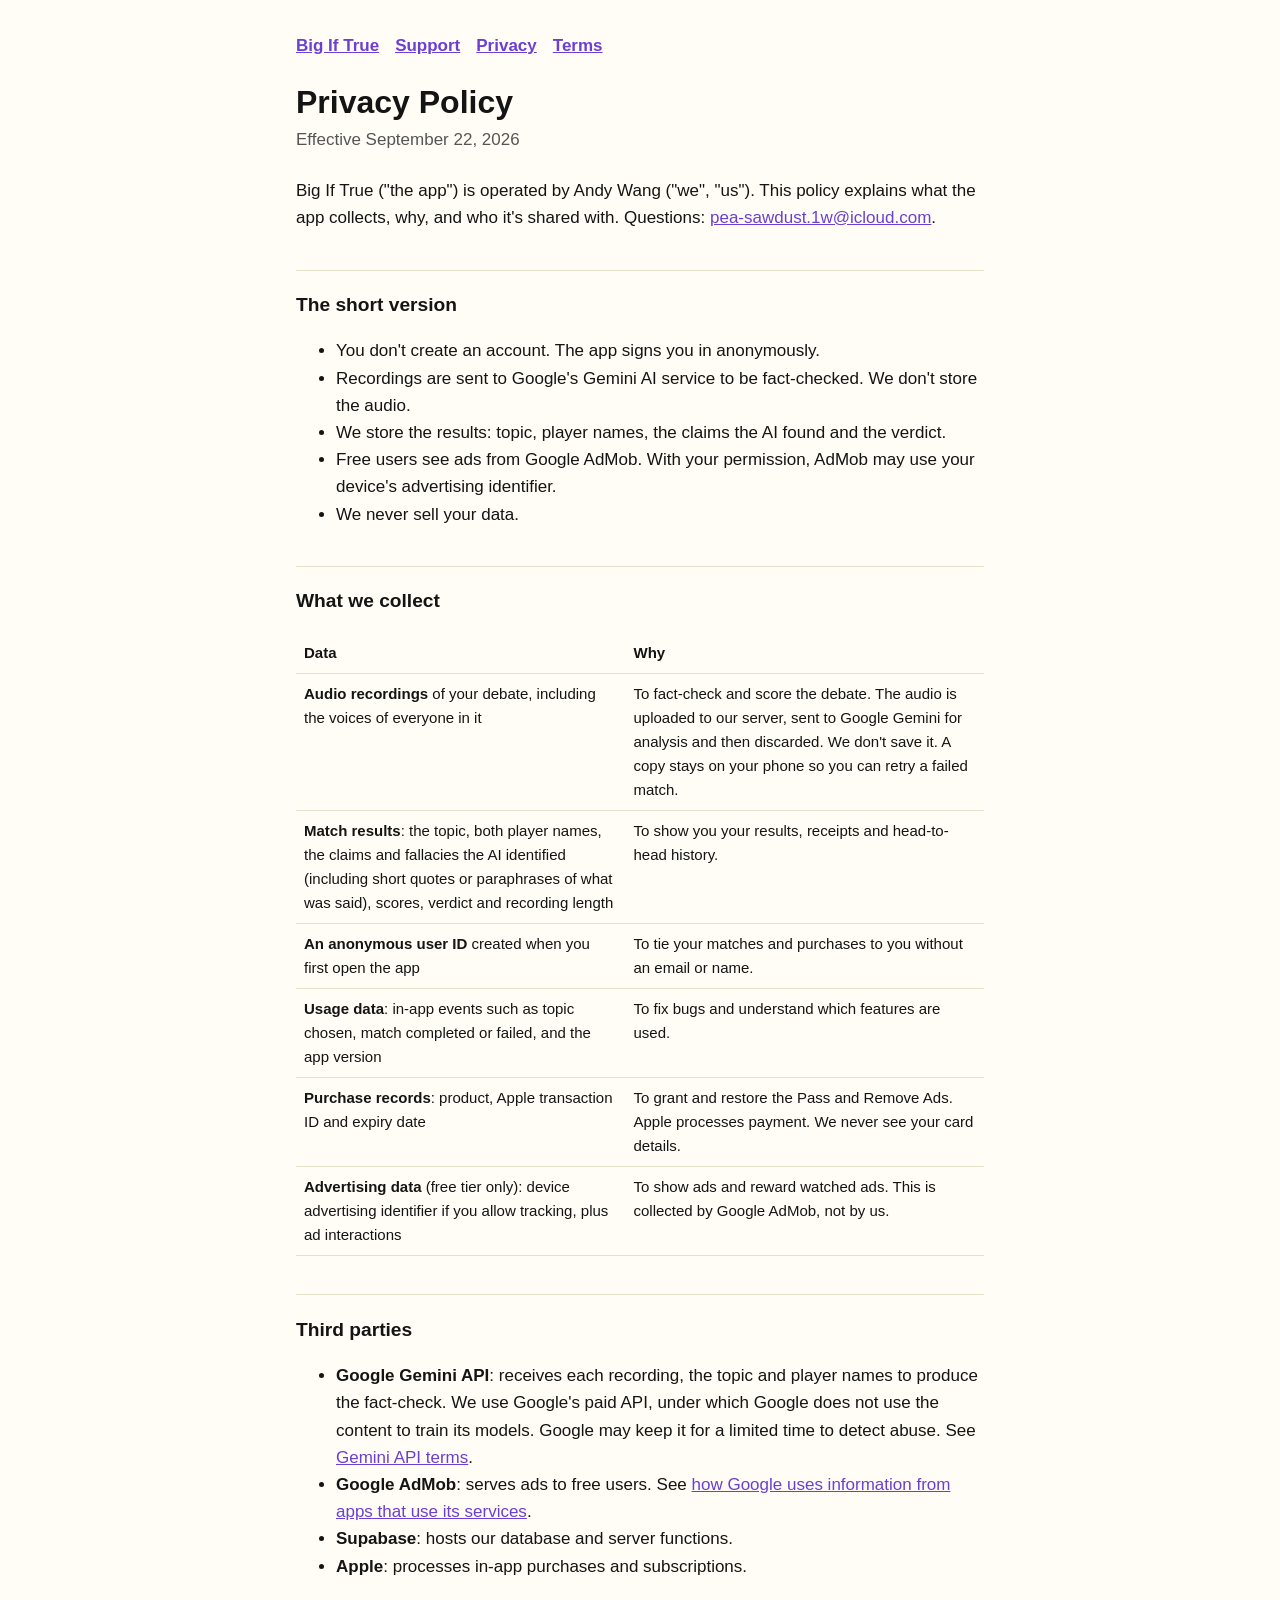
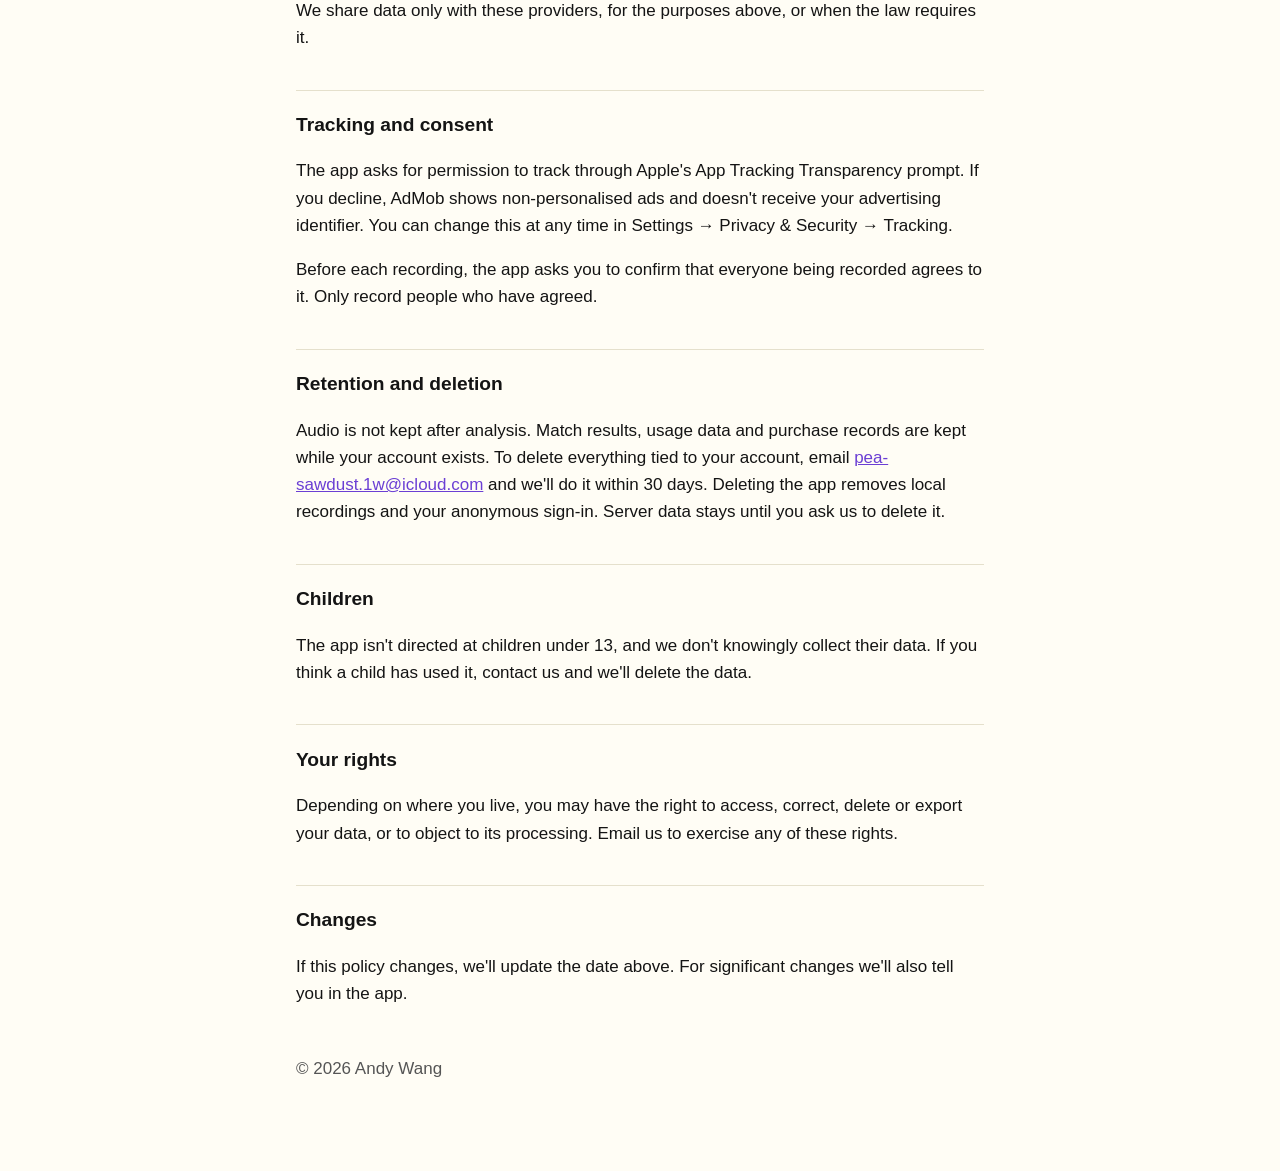
==== privacy.html @ 8e6a9826 "Add support, privacy and terms pages Co-Authored-By: Claude Opus 5 <noreply@anthropic.com>" ====
<!doctype html>
<html lang="en"><head><meta charset="utf-8"><meta name="viewport" content="width=device-width,initial-scale=1"><title>Privacy Policy · Big If True</title><link rel="stylesheet" href="style.css"></head><body><main><nav><a href="./">Big If True</a><a href="support.html">Support</a><a href="privacy.html">Privacy</a><a href="terms.html">Terms</a></nav>
<h1>Privacy Policy</h1>
<p class="meta">Effective September 22, 2026</p>
<p>Big If True ("the app") is operated by Andy Wang ("we", "us"). This policy explains what the app collects, why, and who it's shared with. Questions: <a href="mailto:pea-sawdust.1w@icloud.com">pea-sawdust.1w@icloud.com</a>.</p>

<h2>The short version</h2>
<ul>
<li>You don't create an account. The app signs you in anonymously.</li>
<li>Recordings are sent to Google's Gemini AI service to be fact-checked. We don't store the audio.</li>
<li>We store the results: topic, player names, the claims the AI found and the verdict.</li>
<li>Free users see ads from Google AdMob. With your permission, AdMob may use your device's advertising identifier.</li>
<li>We never sell your data.</li>
</ul>

<h2>What we collect</h2>
<div class="wrap"><table>
<tr><th>Data</th><th>Why</th></tr>
<tr><td><strong>Audio recordings</strong> of your debate, including the voices of everyone in it</td><td>To fact-check and score the debate. The audio is uploaded to our server, sent to Google Gemini for analysis and then discarded. We don't save it. A copy stays on your phone so you can retry a failed match.</td></tr>
<tr><td><strong>Match results</strong>: the topic, both player names, the claims and fallacies the AI identified (including short quotes or paraphrases of what was said), scores, verdict and recording length</td><td>To show you your results, receipts and head-to-head history.</td></tr>
<tr><td><strong>An anonymous user ID</strong> created when you first open the app</td><td>To tie your matches and purchases to you without an email or name.</td></tr>
<tr><td><strong>Usage data</strong>: in-app events such as topic chosen, match completed or failed, and the app version</td><td>To fix bugs and understand which features are used.</td></tr>
<tr><td><strong>Purchase records</strong>: product, Apple transaction ID and expiry date</td><td>To grant and restore the Pass and Remove Ads. Apple processes payment. We never see your card details.</td></tr>
<tr><td><strong>Advertising data</strong> (free tier only): device advertising identifier if you allow tracking, plus ad interactions</td><td>To show ads and reward watched ads. This is collected by Google AdMob, not by us.</td></tr>
</table></div>

<h2>Third parties</h2>
<ul>
<li><strong>Google Gemini API</strong>: receives each recording, the topic and player names to produce the fact-check. We use Google's paid API, under which Google does not use the content to train its models. Google may keep it for a limited time to detect abuse. See <a href="https://ai.google.dev/gemini-api/terms">Gemini API terms</a>.</li>
<li><strong>Google AdMob</strong>: serves ads to free users. See <a href="https://policies.google.com/technologies/partner-sites">how Google uses information from apps that use its services</a>.</li>
<li><strong>Supabase</strong>: hosts our database and server functions.</li>
<li><strong>Apple</strong>: processes in-app purchases and subscriptions.</li>
</ul>
<p>We share data only with these providers, for the purposes above, or when the law requires it.</p>

<h2>Tracking and consent</h2>
<p>The app asks for permission to track through Apple's App Tracking Transparency prompt. If you decline, AdMob shows non-personalised ads and doesn't receive your advertising identifier. You can change this at any time in Settings → Privacy &amp; Security → Tracking.</p>
<p>Before each recording, the app asks you to confirm that everyone being recorded agrees to it. Only record people who have agreed.</p>

<h2>Retention and deletion</h2>
<p>Audio is not kept after analysis. Match results, usage data and purchase records are kept while your account exists. To delete everything tied to your account, email <a href="mailto:pea-sawdust.1w@icloud.com">pea-sawdust.1w@icloud.com</a> and we'll do it within 30 days. Deleting the app removes local recordings and your anonymous sign-in. Server data stays until you ask us to delete it.</p>

<h2>Children</h2>
<p>The app isn't directed at children under 13, and we don't knowingly collect their data. If you think a child has used it, contact us and we'll delete the data.</p>

<h2>Your rights</h2>
<p>Depending on where you live, you may have the right to access, correct, delete or export your data, or to object to its processing. Email us to exercise any of these rights.</p>

<h2>Changes</h2>
<p>If this policy changes, we'll update the date above. For significant changes we'll also tell you in the app.</p>
<p class="meta" style="margin-top:48px">© 2026 Andy Wang</p></main></body></html>
---- style.css ----
:root{--bg:#fffdf5;--fg:#141414;--muted:#555;--accent:#6b3fd4;--rule:#e5e0cc}
@media (prefers-color-scheme:dark){:root{--bg:#141414;--fg:#f2f2f2;--muted:#aaa;--accent:#b79cff;--rule:#333}}
*{box-sizing:border-box}
body{margin:0;background:var(--bg);color:var(--fg);font:17px/1.6 -apple-system,BlinkMacSystemFont,"Segoe UI",sans-serif}
main{max-width:720px;margin:0 auto;padding:32px 16px 64px}
nav{display:flex;gap:16px;flex-wrap:wrap;margin-bottom:24px;font-weight:600}
a{color:var(--accent)}
h1{font-size:2rem;line-height:1.2;margin:0 0 4px}
h2{font-size:1.2rem;margin-top:2em;border-top:1px solid var(--rule);padding-top:1em}
.meta{color:var(--muted);margin:0 0 24px}
table{border-collapse:collapse;width:100%;font-size:15px}
th,td{text-align:left;vertical-align:top;padding:8px;border-bottom:1px solid var(--rule)}
.wrap{overflow-x:auto}
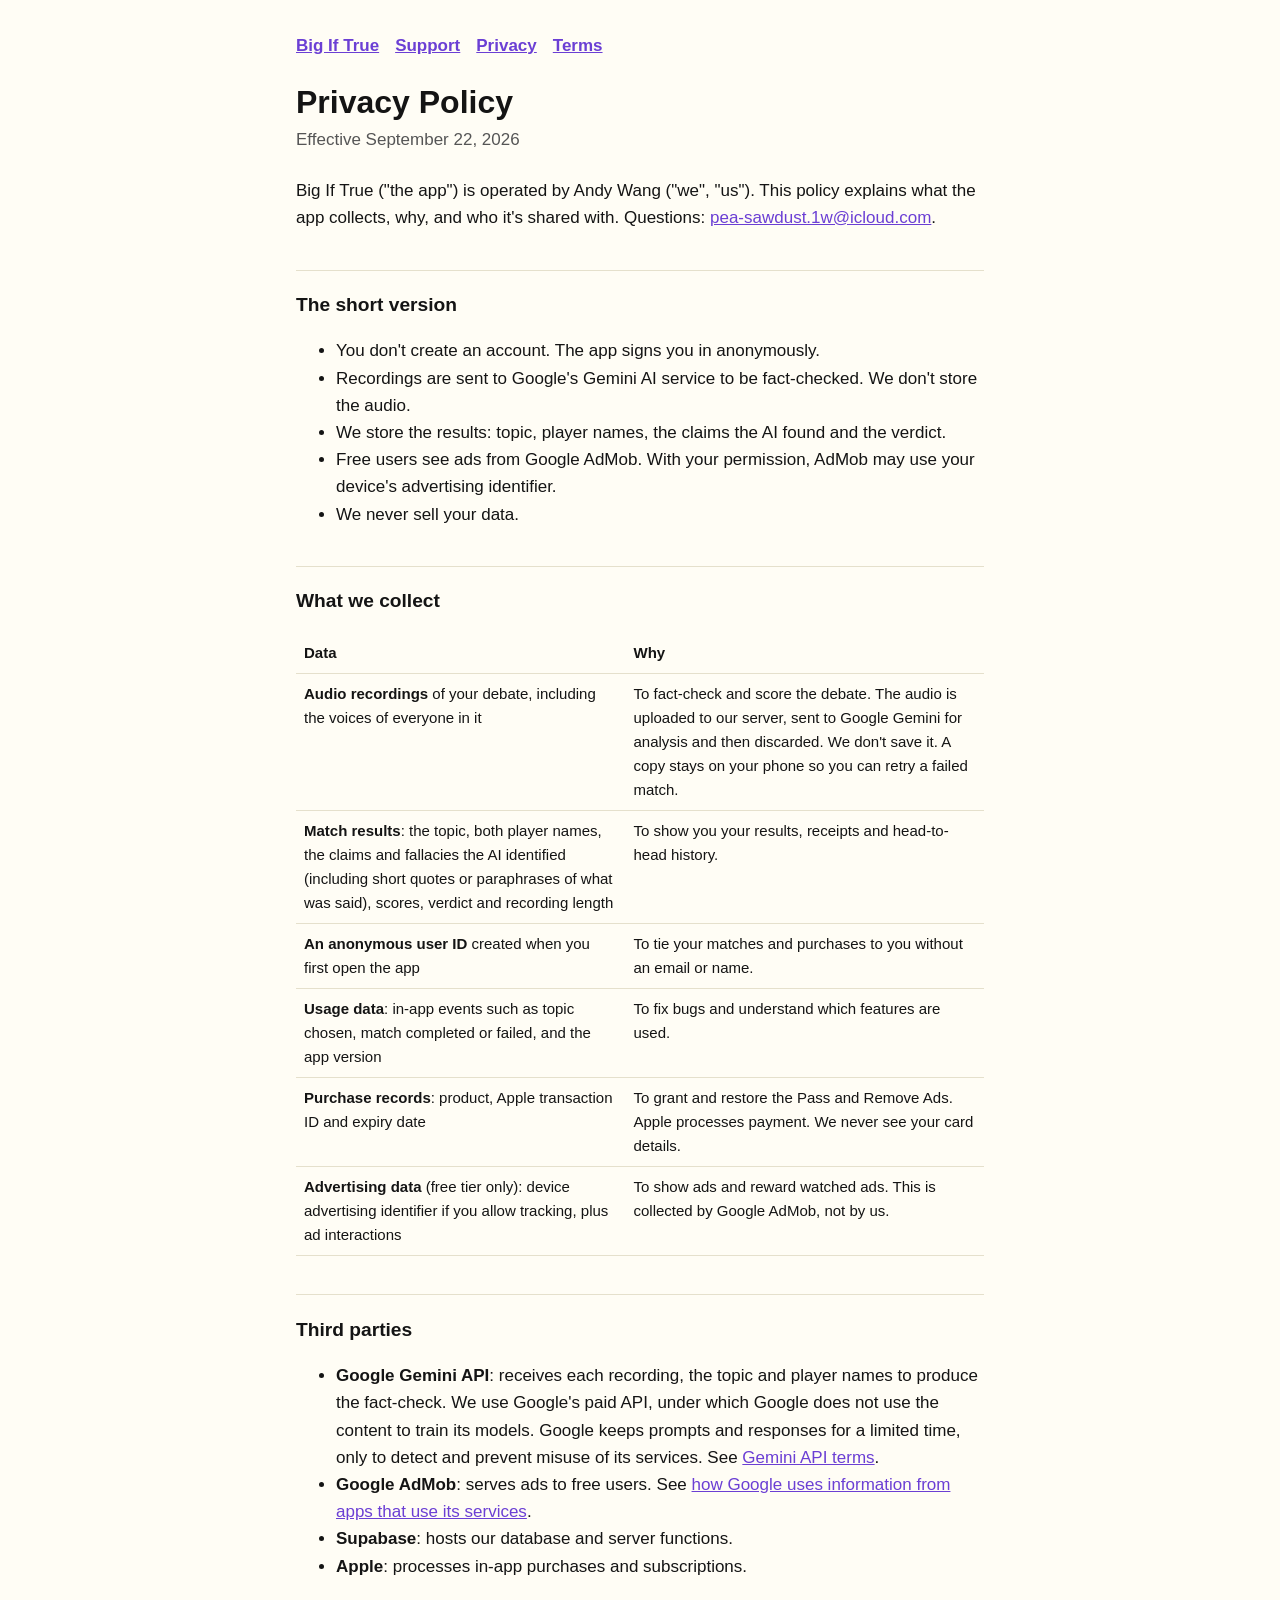
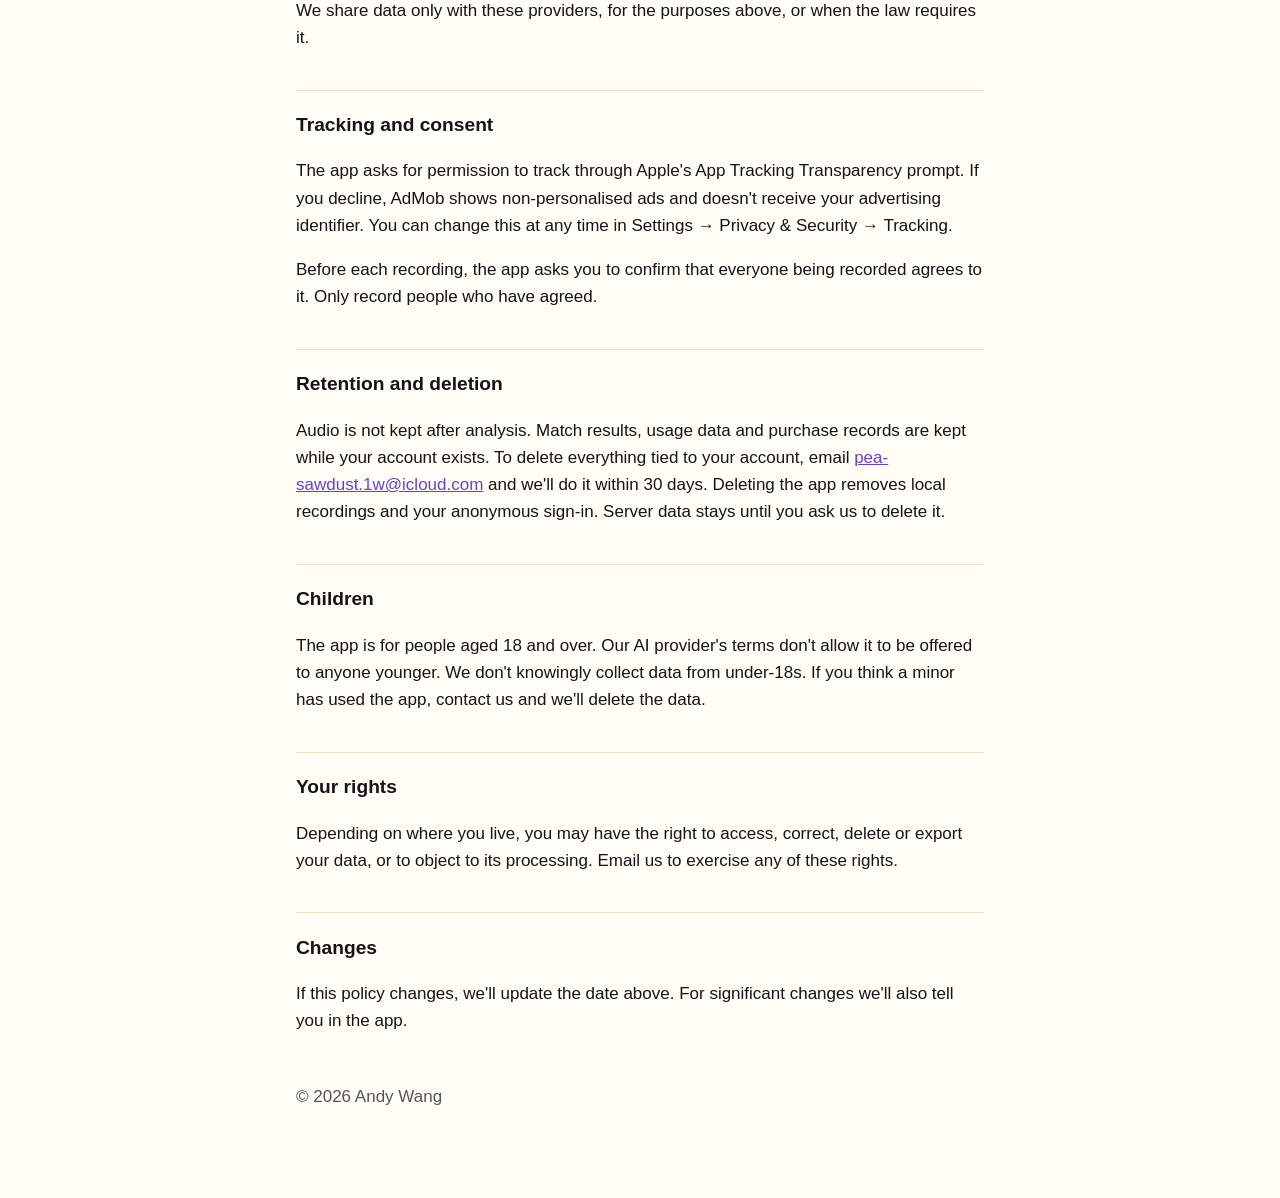
==== commit 77a5e8c1: "Match privacy policy to current Gemini API terms Co-Authored-By: Claude Opus 5 <noreply@anthropic.co" ====
--- a/privacy.html
+++ b/privacy.html
@@ -26,7 +26,7 @@
 
 <h2>Third parties</h2>
 <ul>
-<li><strong>Google Gemini API</strong>: receives each recording, the topic and player names to produce the fact-check. We use Google's paid API, under which Google does not use the content to train its models. Google may keep it for a limited time to detect abuse. See <a href="https://ai.google.dev/gemini-api/terms">Gemini API terms</a>.</li>
+<li><strong>Google Gemini API</strong>: receives each recording, the topic and player names to produce the fact-check. We use Google's paid API, under which Google does not use the content to train its models. Google keeps prompts and responses for a limited time, only to detect and prevent misuse of its services. See <a href="https://ai.google.dev/gemini-api/terms">Gemini API terms</a>.</li>
 <li><strong>Google AdMob</strong>: serves ads to free users. See <a href="https://policies.google.com/technologies/partner-sites">how Google uses information from apps that use its services</a>.</li>
 <li><strong>Supabase</strong>: hosts our database and server functions.</li>
 <li><strong>Apple</strong>: processes in-app purchases and subscriptions.</li>
@@ -41,7 +41,7 @@
 <p>Audio is not kept after analysis. Match results, usage data and purchase records are kept while your account exists. To delete everything tied to your account, email <a href="mailto:pea-sawdust.1w@icloud.com">pea-sawdust.1w@icloud.com</a> and we'll do it within 30 days. Deleting the app removes local recordings and your anonymous sign-in. Server data stays until you ask us to delete it.</p>
 
 <h2>Children</h2>
-<p>The app isn't directed at children under 13, and we don't knowingly collect their data. If you think a child has used it, contact us and we'll delete the data.</p>
+<p>The app is for people aged 18 and over. Our AI provider's terms don't allow it to be offered to anyone younger. We don't knowingly collect data from under-18s. If you think a minor has used the app, contact us and we'll delete the data.</p>
 
 <h2>Your rights</h2>
 <p>Depending on where you live, you may have the right to access, correct, delete or export your data, or to object to its processing. Email us to exercise any of these rights.</p>
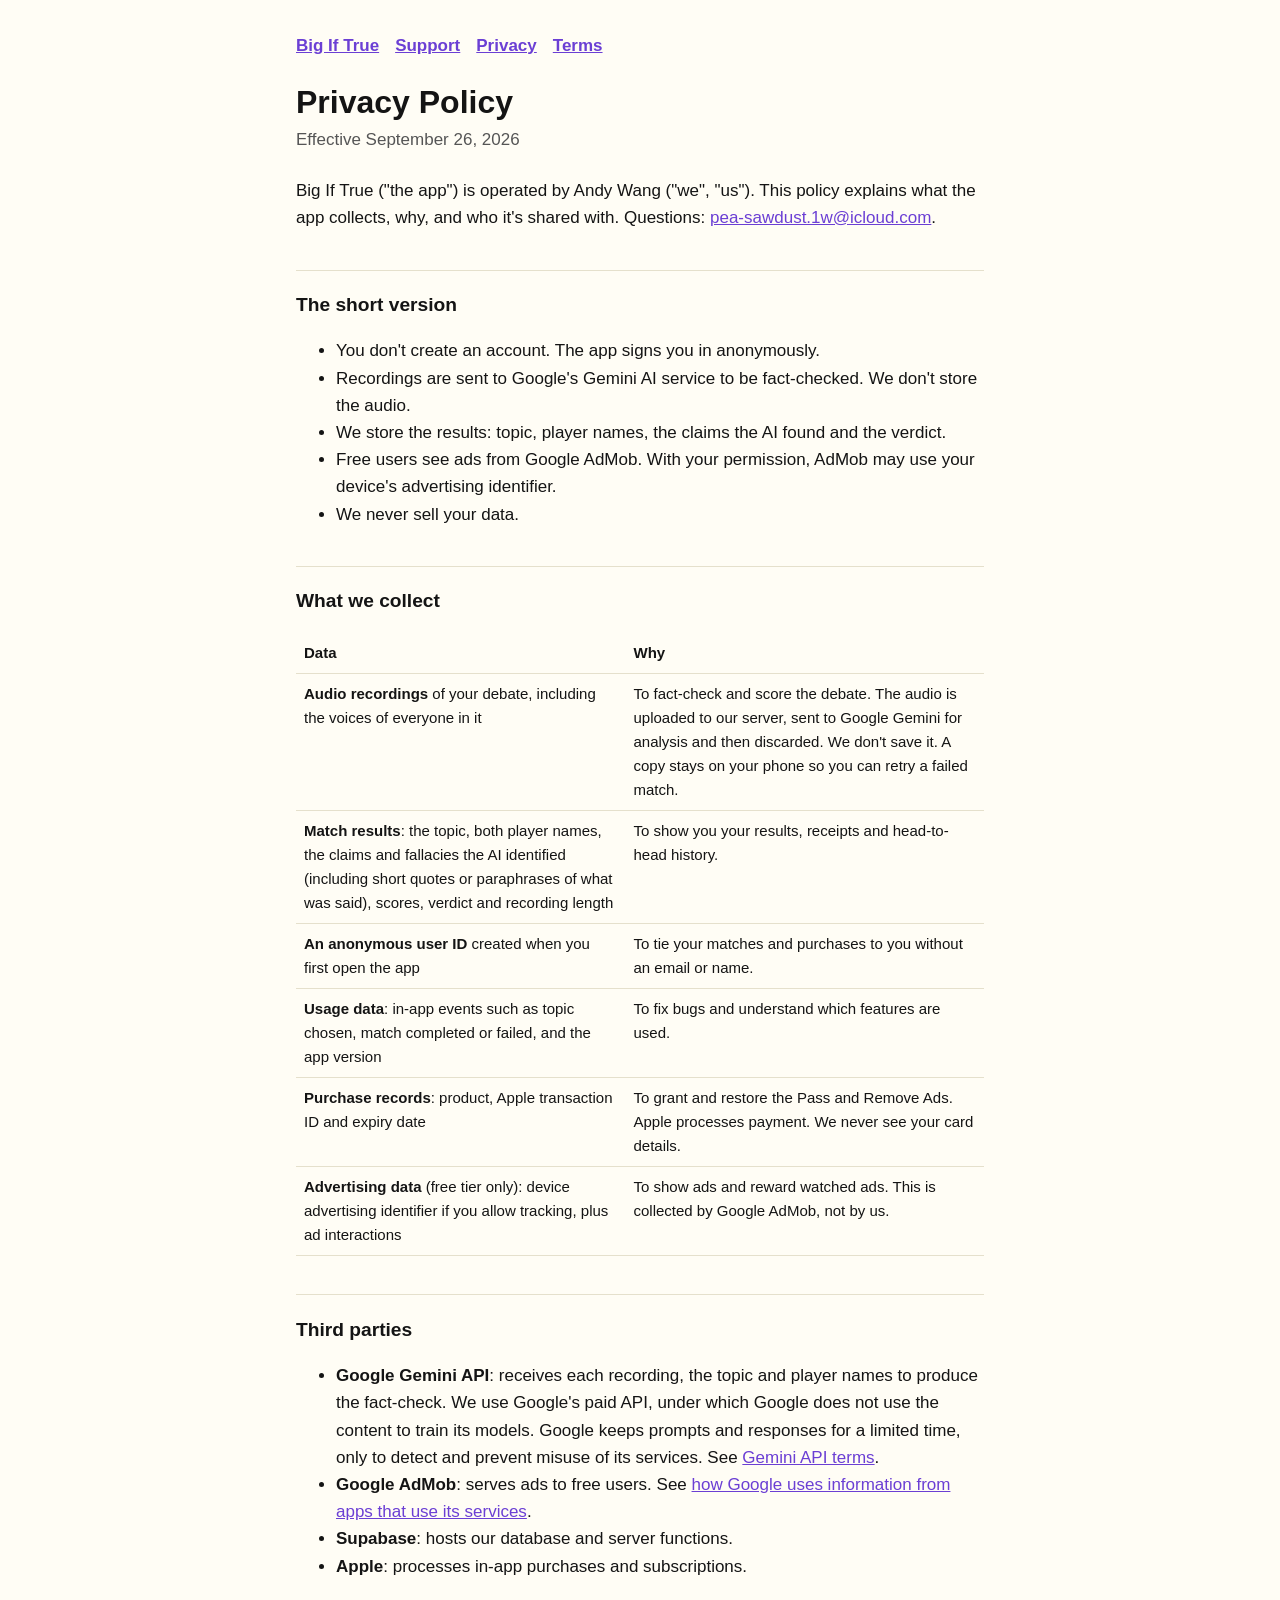
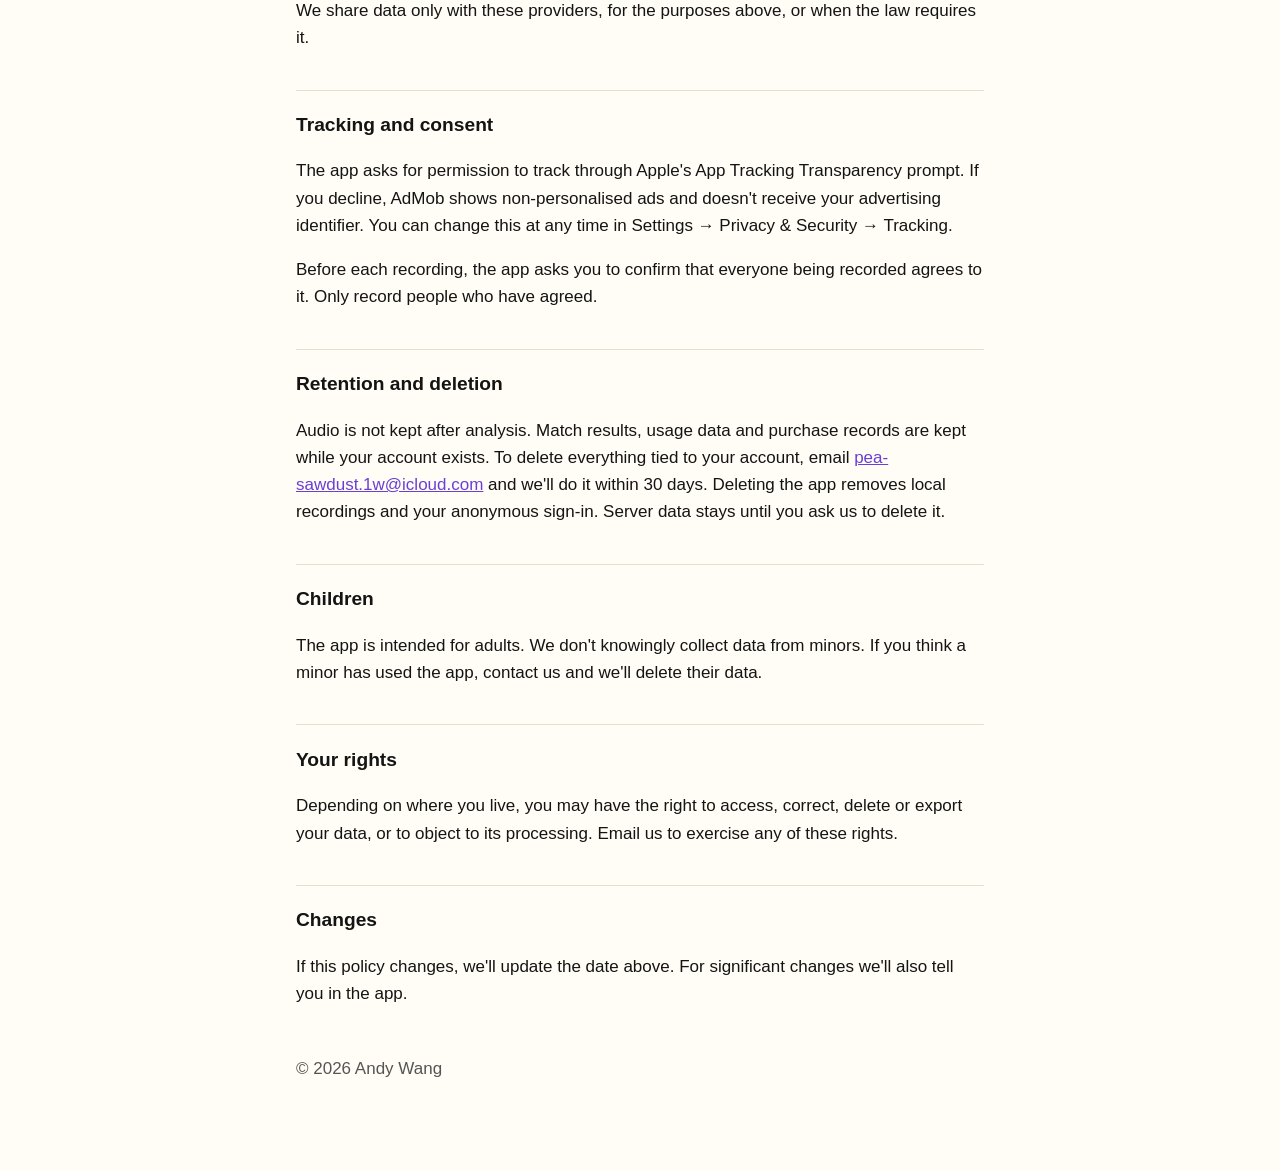
==== commit f2338132: "Privacy: state the audience as adults without naming an age" ====
--- a/privacy.html
+++ b/privacy.html
@@ -1,7 +1,7 @@
 <!doctype html>
 <html lang="en"><head><meta charset="utf-8"><meta name="viewport" content="width=device-width,initial-scale=1"><title>Privacy Policy · Big If True</title><link rel="stylesheet" href="style.css"></head><body><main><nav><a href="./">Big If True</a><a href="support.html">Support</a><a href="privacy.html">Privacy</a><a href="terms.html">Terms</a></nav>
 <h1>Privacy Policy</h1>
-<p class="meta">Effective September 22, 2026</p>
+<p class="meta">Effective September 26, 2026</p>
 <p>Big If True ("the app") is operated by Andy Wang ("we", "us"). This policy explains what the app collects, why, and who it's shared with. Questions: <a href="mailto:pea-sawdust.1w@icloud.com">pea-sawdust.1w@icloud.com</a>.</p>
 
 <h2>The short version</h2>
@@ -41,7 +41,7 @@
 <p>Audio is not kept after analysis. Match results, usage data and purchase records are kept while your account exists. To delete everything tied to your account, email <a href="mailto:pea-sawdust.1w@icloud.com">pea-sawdust.1w@icloud.com</a> and we'll do it within 30 days. Deleting the app removes local recordings and your anonymous sign-in. Server data stays until you ask us to delete it.</p>
 
 <h2>Children</h2>
-<p>The app is for people aged 18 and over. Our AI provider's terms don't allow it to be offered to anyone younger. We don't knowingly collect data from under-18s. If you think a minor has used the app, contact us and we'll delete the data.</p>
+<p>The app is intended for adults. We don't knowingly collect data from minors. If you think a minor has used the app, contact us and we'll delete their data.</p>
 
 <h2>Your rights</h2>
 <p>Depending on where you live, you may have the right to access, correct, delete or export your data, or to object to its processing. Email us to exercise any of these rights.</p>
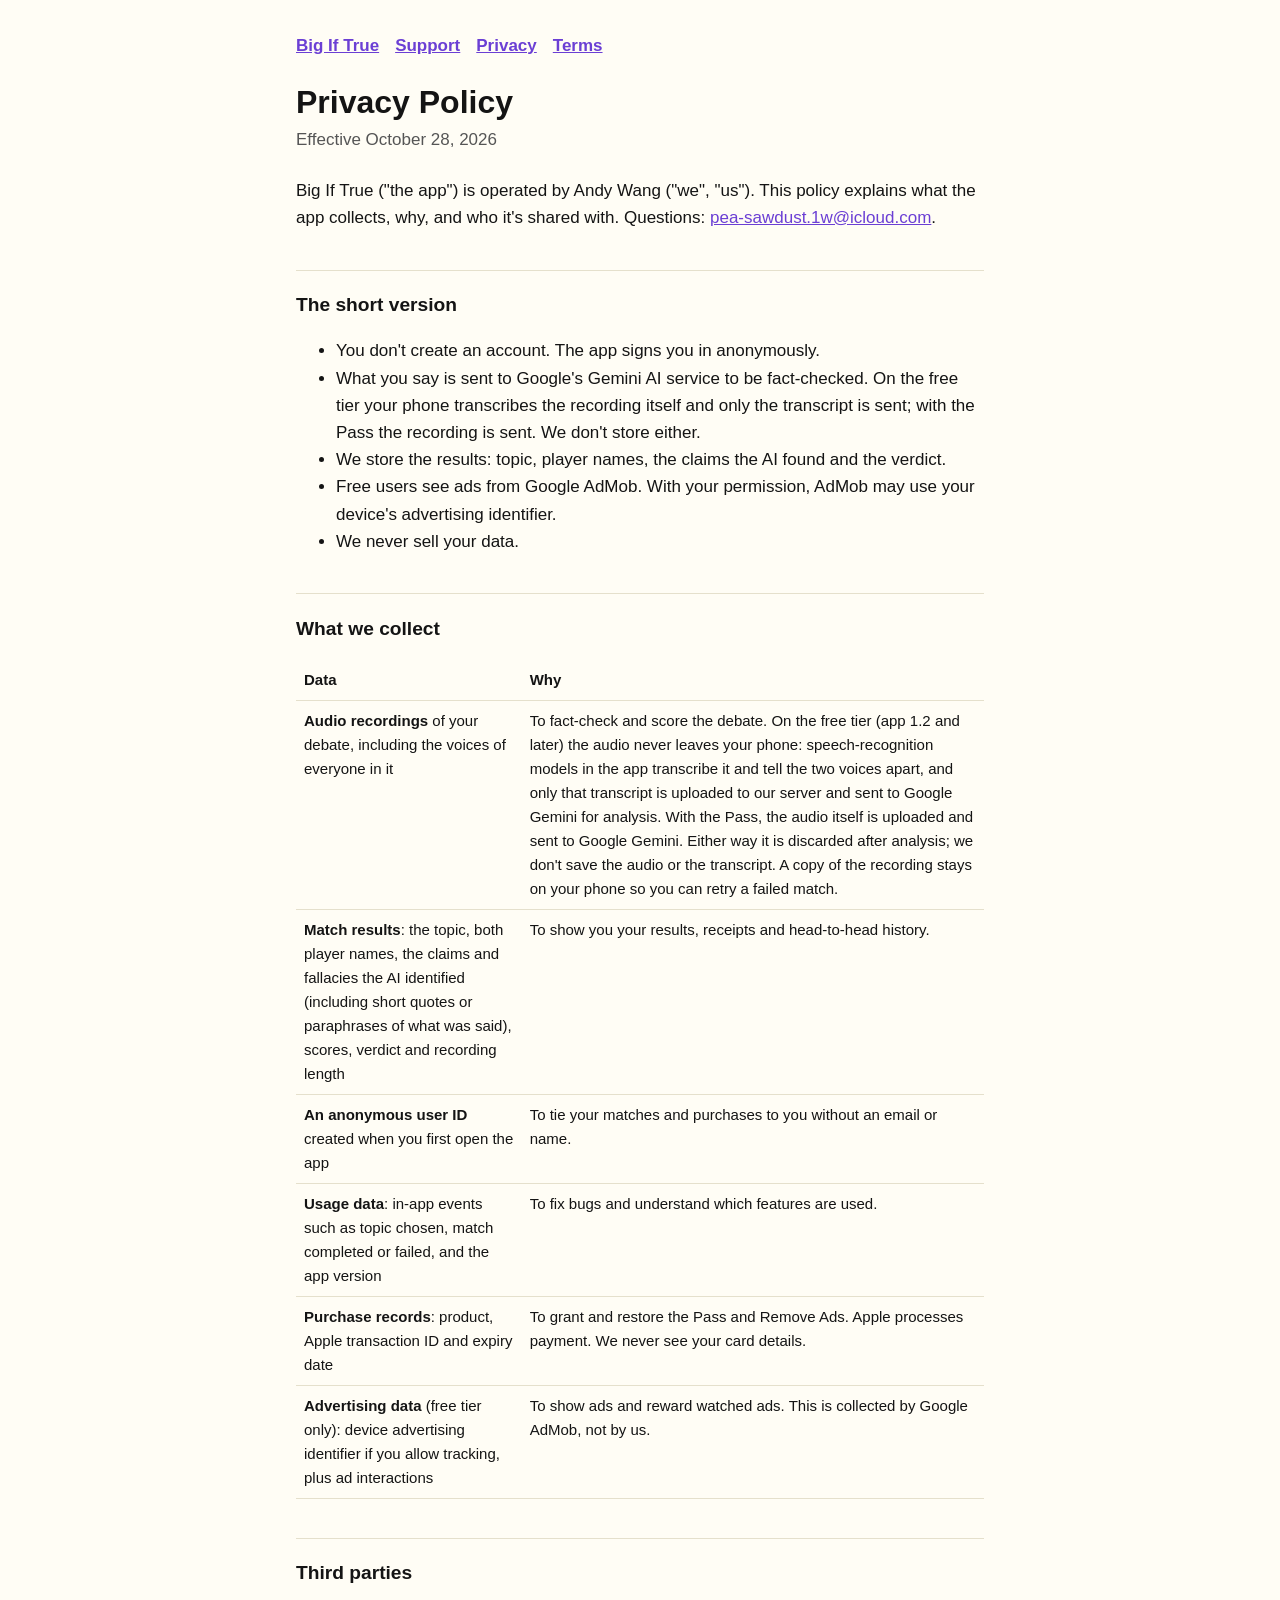
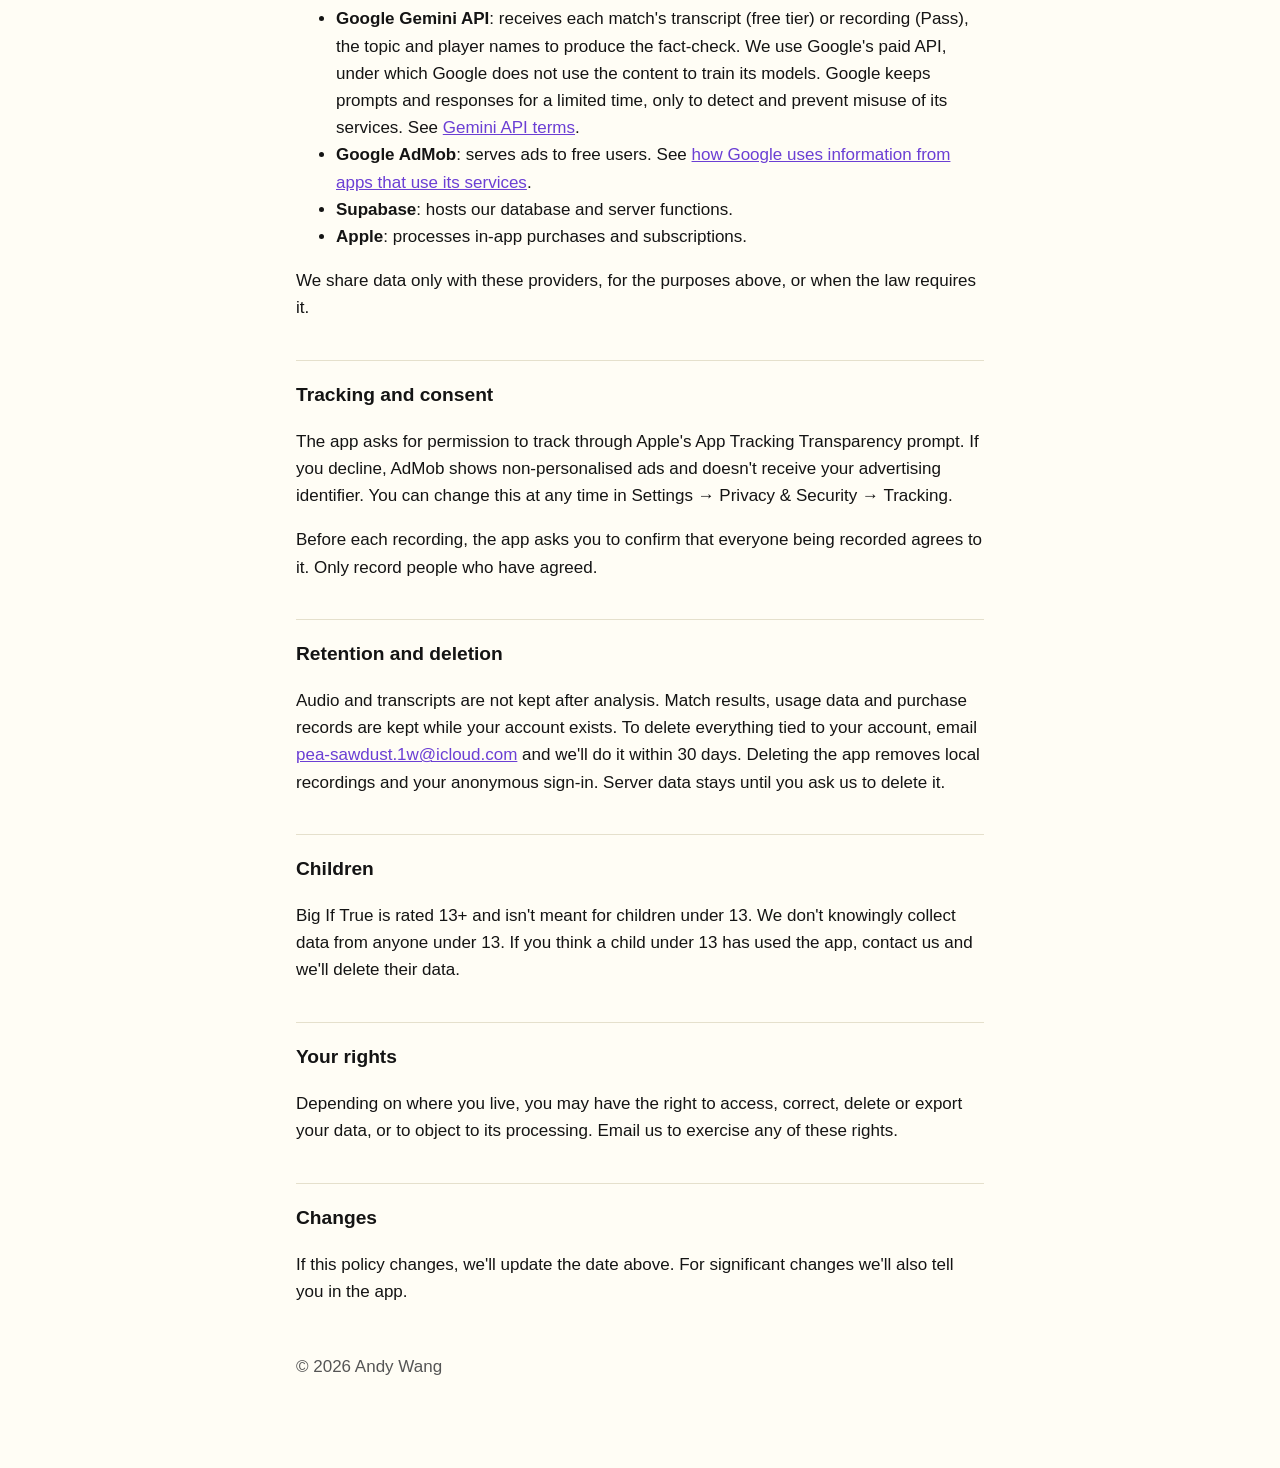
==== commit d9031874: "Policy and terms for app 1.2 Privacy: free matches send a transcript made on the phone, not audio; r" ====
--- a/privacy.html
+++ b/privacy.html
@@ -1,13 +1,13 @@
 <!doctype html>
 <html lang="en"><head><meta charset="utf-8"><meta name="viewport" content="width=device-width,initial-scale=1"><title>Privacy Policy · Big If True</title><link rel="stylesheet" href="style.css"></head><body><main><nav><a href="./">Big If True</a><a href="support.html">Support</a><a href="privacy.html">Privacy</a><a href="terms.html">Terms</a></nav>
 <h1>Privacy Policy</h1>
-<p class="meta">Effective September 26, 2026</p>
+<p class="meta">Effective October 28, 2026</p>
 <p>Big If True ("the app") is operated by Andy Wang ("we", "us"). This policy explains what the app collects, why, and who it's shared with. Questions: <a href="mailto:pea-sawdust.1w@icloud.com">pea-sawdust.1w@icloud.com</a>.</p>
 
 <h2>The short version</h2>
 <ul>
 <li>You don't create an account. The app signs you in anonymously.</li>
-<li>Recordings are sent to Google's Gemini AI service to be fact-checked. We don't store the audio.</li>
+<li>What you say is sent to Google's Gemini AI service to be fact-checked. On the free tier your phone transcribes the recording itself and only the transcript is sent; with the Pass the recording is sent. We don't store either.</li>
 <li>We store the results: topic, player names, the claims the AI found and the verdict.</li>
 <li>Free users see ads from Google AdMob. With your permission, AdMob may use your device's advertising identifier.</li>
 <li>We never sell your data.</li>
@@ -16,7 +16,7 @@
 <h2>What we collect</h2>
 <div class="wrap"><table>
 <tr><th>Data</th><th>Why</th></tr>
-<tr><td><strong>Audio recordings</strong> of your debate, including the voices of everyone in it</td><td>To fact-check and score the debate. The audio is uploaded to our server, sent to Google Gemini for analysis and then discarded. We don't save it. A copy stays on your phone so you can retry a failed match.</td></tr>
+<tr><td><strong>Audio recordings</strong> of your debate, including the voices of everyone in it</td><td>To fact-check and score the debate. On the free tier (app 1.2 and later) the audio never leaves your phone: speech-recognition models in the app transcribe it and tell the two voices apart, and only that transcript is uploaded to our server and sent to Google Gemini for analysis. With the Pass, the audio itself is uploaded and sent to Google Gemini. Either way it is discarded after analysis; we don't save the audio or the transcript. A copy of the recording stays on your phone so you can retry a failed match.</td></tr>
 <tr><td><strong>Match results</strong>: the topic, both player names, the claims and fallacies the AI identified (including short quotes or paraphrases of what was said), scores, verdict and recording length</td><td>To show you your results, receipts and head-to-head history.</td></tr>
 <tr><td><strong>An anonymous user ID</strong> created when you first open the app</td><td>To tie your matches and purchases to you without an email or name.</td></tr>
 <tr><td><strong>Usage data</strong>: in-app events such as topic chosen, match completed or failed, and the app version</td><td>To fix bugs and understand which features are used.</td></tr>
@@ -26,7 +26,7 @@
 
 <h2>Third parties</h2>
 <ul>
-<li><strong>Google Gemini API</strong>: receives each recording, the topic and player names to produce the fact-check. We use Google's paid API, under which Google does not use the content to train its models. Google keeps prompts and responses for a limited time, only to detect and prevent misuse of its services. See <a href="https://ai.google.dev/gemini-api/terms">Gemini API terms</a>.</li>
+<li><strong>Google Gemini API</strong>: receives each match's transcript (free tier) or recording (Pass), the topic and player names to produce the fact-check. We use Google's paid API, under which Google does not use the content to train its models. Google keeps prompts and responses for a limited time, only to detect and prevent misuse of its services. See <a href="https://ai.google.dev/gemini-api/terms">Gemini API terms</a>.</li>
 <li><strong>Google AdMob</strong>: serves ads to free users. See <a href="https://policies.google.com/technologies/partner-sites">how Google uses information from apps that use its services</a>.</li>
 <li><strong>Supabase</strong>: hosts our database and server functions.</li>
 <li><strong>Apple</strong>: processes in-app purchases and subscriptions.</li>
@@ -38,10 +38,10 @@
 <p>Before each recording, the app asks you to confirm that everyone being recorded agrees to it. Only record people who have agreed.</p>
 
 <h2>Retention and deletion</h2>
-<p>Audio is not kept after analysis. Match results, usage data and purchase records are kept while your account exists. To delete everything tied to your account, email <a href="mailto:pea-sawdust.1w@icloud.com">pea-sawdust.1w@icloud.com</a> and we'll do it within 30 days. Deleting the app removes local recordings and your anonymous sign-in. Server data stays until you ask us to delete it.</p>
+<p>Audio and transcripts are not kept after analysis. Match results, usage data and purchase records are kept while your account exists. To delete everything tied to your account, email <a href="mailto:pea-sawdust.1w@icloud.com">pea-sawdust.1w@icloud.com</a> and we'll do it within 30 days. Deleting the app removes local recordings and your anonymous sign-in. Server data stays until you ask us to delete it.</p>
 
 <h2>Children</h2>
-<p>The app is intended for adults. We don't knowingly collect data from minors. If you think a minor has used the app, contact us and we'll delete their data.</p>
+<p>Big If True is rated 13+ and isn't meant for children under 13. We don't knowingly collect data from anyone under 13. If you think a child under 13 has used the app, contact us and we'll delete their data.</p>
 
 <h2>Your rights</h2>
 <p>Depending on where you live, you may have the right to access, correct, delete or export your data, or to object to its processing. Email us to exercise any of these rights.</p>
